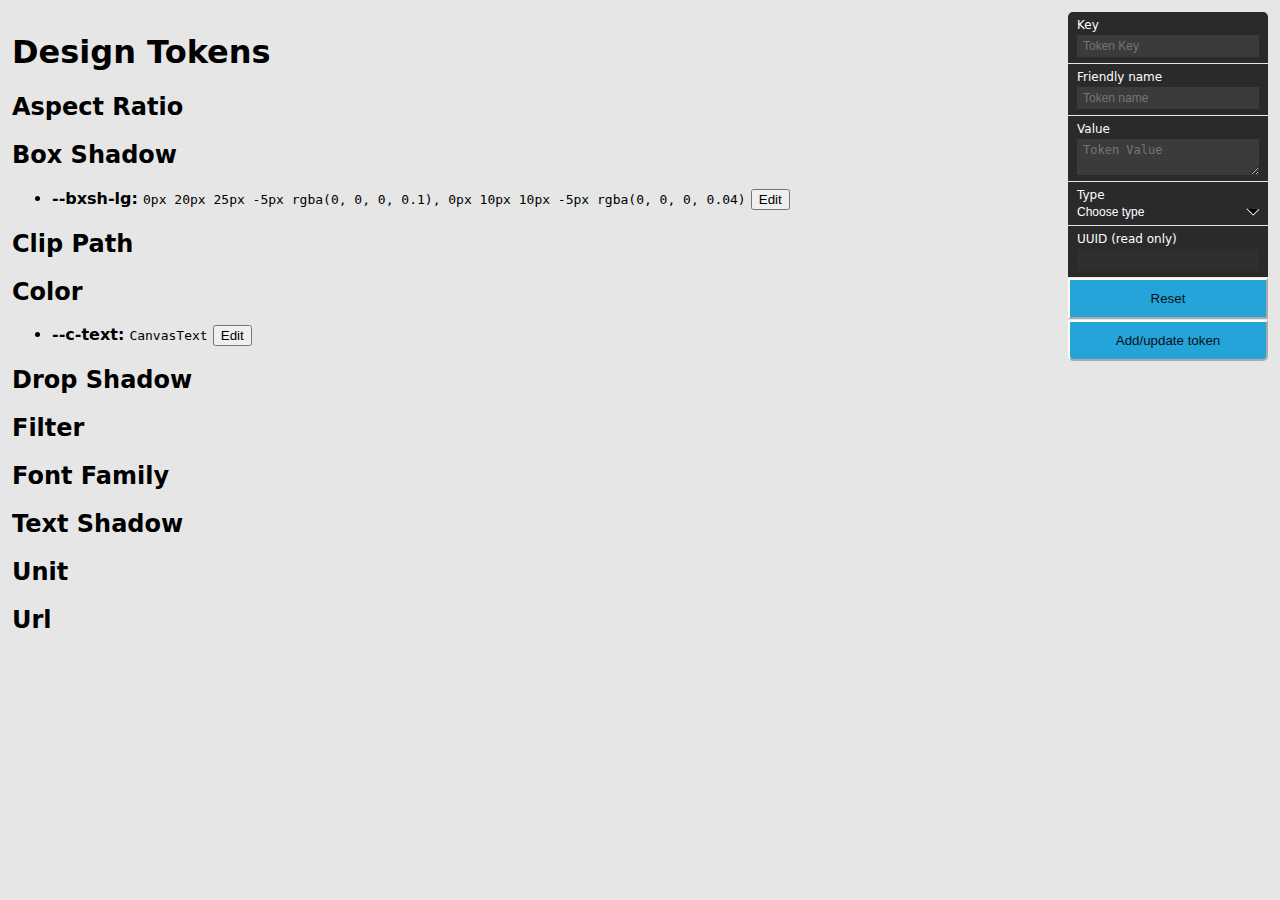
==== index.html @ 0da8c7ca "Tokens, initial" ====
<!DOCTYPE html>
<html lang="en-US" dir="ltr">
<head>
  <title>Tokens</title>
  <meta charset="UTF-8">
  <meta name="viewport" content="width=device-width, initial-scale=1, viewport-fit=cover">
  <link rel="stylesheet" href="app.css" />
</head>
<body>
  
  <!--https://developer.mozilla.org/en-US/docs/Web/CSS/Reference-->
  <!--https://utopia.fyi/
    
angle
  deg
  grad
  rad
  turn
  %

  basic-shape
    circle
    ellipse
    inset
    path
    polygon

blend-mode
color
counter
dimension = number + unit
frequency
gradient
ident = https://developer.mozilla.org/en-US/docs/Web/CSS/ident
image (url)
integer
length
number
percentage
  -->
<main>
  <div>
    <h1>Design Tokens</h1>
    <form id="tokenlist"></form>
  </div>
  <form id="app" class="app">
    <fieldset>
      <label>Key
        <input type="text" name="key" placeholder="Token Key" required>
      </label>
      <label>Friendly name
        <input type="text" name="name" placeholder="Token name" required>
      </label>
      <label>Value
        <textarea name="value" placeholder="Token Value" required></textarea>
      </label>
      <label>Type
        <select name="group" required>
          <option selected disabled>Choose type</option>
          <option value="aspectRatio">aspect-ratio</option>
          <option value="boxShadow">box-shadow</option>
          <option value="clipPath">clip-path</option>
          <option value="color">color/gradient</option>
          <option value="dropShadow">drop-shadow</option>
          <option value="filter">filter</option>
          <option value="fontFamily">font-family</option>
          <option value="textShadow">text-shadow</option>
          <option value="unit">dimension (value+unit)</option>
          <option value="url">url</option>
        </select>
      </label>
      <label>UUID (read only)
        <input type="text" disabled name="uuid" />
      </label>
      <button type="reset">Reset</button>
      <button type="submit">Add/update token</button>
    </fieldset>
  </form>

  </main>
<script>
  let tokens = {
    aspectRatio: [],
    boxShadow: [
      {
        id: 'f213d07c-3fff-4c08-8cad-35031d910dd3',
        key: '--bxsh-lg',
        name: 'Large',
        value: '0px 20px 25px -5px rgba(0, 0, 0, 0.1), 0px 10px 10px -5px rgba(0, 0, 0, 0.04)',
        deletable: false
      }
    ],
    clipPath: [],
    color: [
      {
        id: 'c33262cd-4911-4101-8652-097201723f8f',
        key: '--c-text',
        name: 'Body Text',
        value: 'CanvasText',
        deletable: false
      }
    ],
    dropShadow: [],
    filter: [],
    fontFamily: [],
    textShadow: [],
    unit: [],
    url: []

  }
  const camel2title = (camelCase) => camelCase
  .replace(/([A-Z])/g, (match) => ` ${match}`)
  .replace(/^./, (match) => match.toUpperCase())
  .trim();

  const uuidv4 = () => ([1e7]+-1e3+-4e3+-8e3+-1e11).replace(/[018]/g, c => (c ^ crypto.getRandomValues(new Uint8Array(1))[0] & 15 >> c / 4).toString(16))
  const findToken = (group, id) => tokens[group].find(entry => entry.id === id)
  const findTokenIndex = (group, id) => tokens[group].findIndex(entry => entry.id === id)

  function renderTokens() {
  tokenlist.innerHTML = Object.keys(tokens)
    .map(
      (group) => `<h2>${camel2title(group)}</h2><ul>
    ${Object.values(tokens[group])
      .map(
        (entry) => `<li><strong>${entry.key}:</strong> <code>${entry.value}</code>
      <button type="button" name="edit" data-group="${group}" data-uuid="${entry.id}">Edit</button>
      ${entry.deletable ? `<button type="button" name="delete" data-group="${group}" data-uuid="${entry.id}">Delete</button>`:''}
      </li>`
      ).join('')}
    </ul>`
    ).join('');
  }

  const localTokens = localStorage.getItem('tokens');
  if (localTokens) tokens = Object.assign(tokens, JSON.parse(localTokens));
  renderTokens()

  app.addEventListener('submit', (event) => {
    event.preventDefault()
    if (app.elements.uuid.value) {
      /* update */
      const obj = findToken(app.elements.group.value, app.elements.uuid.value)
      if (obj) {
        obj.key = app.elements.key.value
        obj.name = app.elements.name.value
        obj.value = app.elements.value.value
      }
    }
    else {
      /* add */
      tokens[app.elements.group.value].push(
      {
        deletable: true,
        id: uuidv4(),
        key: app.elements.key.value,
        name: app.elements.name.value,
        value: app.elements.value.value
      })
    }
   
    localStorage.setItem('tokens', JSON.stringify(tokens))
    renderTokens();
    app.reset();
  })

  tokenlist.addEventListener('click', event => {
    const node = event.target;
    if (node.tagName === 'BUTTON') {
      switch(node.name) {
        case 'edit': {
          const obj = findToken(node.dataset.group, node.dataset.uuid)
          if (obj) {
            app.elements.uuid.value = obj.id,
            app.elements.key.value = obj.key,
            app.elements.name.value = obj.name,
            app.elements.value.value = obj.value,
            app.elements.group.value = node.dataset.group
          }
        }
        break;
        case 'delete': {
          if (confirm('Delete token?')) {
            const index = findTokenIndex(node.dataset.group, node.dataset.uuid)
            delete tokens[node.dataset.group][index]
          }

          // localStorage.setItem('tokens', JSON.stringify(tokens))
          renderTokens();
          // app.reset();
        }
        break;
      }
    }
  })
</script>
</body>
</html>
---- app.css ----
/* UI Controls for my Codepen Apps */
:where(body) {
  --app-bg: color-mix(in srgb, Canvas 90%, black);
  --app-gap: .75em;
	--app-width: 200px;
	background-color: var(--app-bg);
  color: CanvasText;
  color-scheme: light dark;
  font-family: var(--app-ff, ui-sans-serif, system-ui, sans-serif);
  margin: var(--app-gap);
}
.app {
  --bgc: color-mix(in srgb, Canvas 90%, white);
  --bdrs: 5px;
  --c: CanvasText;
  --fsz: 12px;
  --gap: 1px;
  --gap-c: var(--app-bg);
  --pb: .5em;
  --pi: .75em;

  --color-accent: hsl(198, 71%, 50%);
  --color-border: GrayText;
  --label-gap: 1em;

  /* input range */
  --input-range-brgt-down: 80%;
  --input-range-brgt-hover: 120%;
  --input-range-thumb-bdrs: 50%;
  --input-range-thumb-bg: var(--color-accent);
  --input-range-thumb-bs: 1rem;
  --input-range-thumb-is: 1rem;
  --input-range-track-bs: 1px;
  --input-range-track-lower: var(--color-accent);
  --input-range-track-upper: var(--color-border);

  color-scheme: dark;
  display: grid;
  font-size: var(--fsz);
  font-weight: 300;
  inline-size: var(--app-width, max-content);
}
.app button {
  background: var(--color-accent);
  color: hsl(198, 71%, 5%);
  padding-block: 1.5ch;
}
div:has(details) { position: relative; }
fieldset {
  border-width: 0;
  /* border: 1px solid var(--gap-c); */
  border-radius: var(--bdrs);
  color: var(--c);
  display: grid;
  gap: var(--gap);
  margin: 0 0 .5em 0;
  padding: unset;
}
fieldset >* {
  background-color: var(--bgc);
  padding-block: var(--pb);
  padding-inline: var(--pi);
}
fieldset >*:first-child { border-radius: var(--bdrs) var(--bdrs) 0 0; }
fieldset >*:last-child { border-radius: 0 0 var(--bdrs) var(--bdrs); }
fieldset >*:only-child { border-radius: var(--bdrs); }

/* color */
input[type="color"] {
  background: none;
  border: 0;
  inline-size: 100%;
  padding: 0;
 }
input[type="color"]::-webkit-color-swatch-wrapper { padding: var(--pb) 0; }
input[type="color"]::-webkit-color-swatch {
  border-color: CanvasText;
  border-radius: 3px;
}
label { display: inline-grid; }
legend {
  background: color-mix(in srgb, Canvas 70%, HighLight);
  color: color-mix(in srgb, HighLightText 85%, black);
  border-bottom: 1px solid var(--gap-c);
  font-weight: 400;
  inline-size: calc(100% - (2 * var(--app-gap)));
  padding-block: calc(2 * var(--pb));
}
main {
	display: grid;
	gap: var(--app-gap);
}
radio-group {
  display: grid;
  gap: 3px;
  grid-template-columns: repeat(6, 1fr);
}
radio-group::before {
  content: attr(aria-label);
  grid-column: span 6;
}
radio-group input + span {
  aspect-ratio: 1;
  border: var(--gap) solid var(--gap-c);
  display: grid;
  place-content: center;
}
radio-group input:checked + span {
  background-color: #FFF;
  color: var(--bgc);
}
.app summary {
  align-items: center;
  display: flex;
  gap: var(--label-gap);
  justify-content: space-between;
  list-style-type: none;
}
.app summari > i { margin-inline-start: var(--label-gap); }
.app summary::-webkit-details-marker { display: none; }
.app summary +* { max-inline-size: min-content; }

.app [type="number"] {
  background: transparent;
  inline-size: 3.5em;
}
.app :is([type="number"], [type="text"], select, textarea) {
  -webkit-appearance: none;
  appearance: none;
  border: none;
  color: inherit;
  font-size: inherit;
  
}
[type="text"], textarea {
  margin-block-start: .25em;
  padding: .33em .5em;
}
.app :is([disabled], [readonly]) {
  color: darkgray;
}
.app select {
  background: transparent url("data:image/svg+xml;utf8,<svg xmlns='http://www.w3.org/2000/svg' viewBox='0 0 24 24' stroke-width='1' stroke='white' stroke-linecap='round' stroke-linejoin='round'><polyline points='6 9 12 15 18 9' /></svg>");
  background-repeat: no-repeat;
  background-position: 104% 50%;
  background-size: 2em;
  padding-inline-end: 1em;
}
.app textarea {
  resize: vertical;
}

@media (min-width: 800px) {
	.app { place-self: start end; }
	main {
		grid-auto-columns: 1fr var(--app-width);
		grid-auto-flow: column;
	}
}

/* ======= MODIFIERS ====== */
.app:not(.horizontal) details { padding-block: calc(1.5 * var(--pb)); }
.app:not(.horizontal) select { margin-block-start: calc(var(--pb) / 2); }

@media (min-width: 600px) {
  .horizontal fieldset { 
    grid-auto-flow: column;
    grid-auto-columns: max-content;
    place-content: center;
  }
  .horizontal fieldset >*:first-child { border-radius: var(--bdrs) 0 0 var(--bdrs); }
  .horizontal fieldset >*:last-child { border-radius: 0 var(--bdrs) var(--bdrs) 0; }
  .horizontal-labels div:has(details) {
    display: grid;
    place-content: center;
  }
  .horizontal-labels label {
    align-items: center;
    display: flex;
    gap: var(--label-gap);
  }
  .horizontal summary +* {
    background-color: var(--bgc);
    border-block-start: 1px solid var(--gap-c);
    border-radius: 0 0 var(--bdrs) var(--bdrs); 
    color: var(--c);
    block-size: 10em;
    inline-size: min-content;
    inset-block: 100%;
    inset-inline-start: 0;
    padding: var(--pi);
    position: absolute;
    z-index: 100;
  }
  .horizontal:not(.horizontal-labels) details { padding-block-start: .15em;}
  .horizontal-labels label :is(span, strong)::after { content: ":" }
}

[data-sr] { 
  clip: rect(0 0 0 0);
  clip-path: inset(50%);
  height: 1px;
  left: 0;
  overflow: hidden;
  position: absolute;
  white-space: nowrap;
  width: 1px;
}

/* ======= INPUT RANGE ====== */
:where(input[type="range"]) {
  --_bxsh: var(--input-range-thumb-bxsh, calc(-100vmax - var(--input-range-thumb-is)) 0 0 100vmax var(--input-range-track-lower));
  --_bxsh--focus: inset 0 0 0 3px hsla(200, 0%, 100%, 0.5);
  appearance: none;
  background: #fff0;
  margin-inline: 0;
  overscroll-behavior: contain;
  overflow: hidden;
  touch-action: manipulation;
}
:where(input[type="range"]:active) { cursor: ew-resize; }
/* === WebKit specific styles === */
:where(input[type="range"])::-webkit-slider-runnable-track,
:where(input[type="range"])::-webkit-slider-thumb {
  -webkit-appearance: none;
  appearance: none;
  block-size: var(--input-range-thumb-bs);
  position: relative;
  transition: all ease 100ms;
}
:where(input[type="range"])::-webkit-slider-thumb {
  --_clip-top: calc( ((var(--input-range-thumb-is) - var(--input-range-track-bs) - 1px) / 2));
  --_clip-bottom: calc(var(--input-range-thumb-is) - var(--_clip-top));
  --_clip-radius: calc(var(--input-range-thumb-bdrs) / 10);

  background: var(--input-range-thumb-bg);
  block-size: var(--input-range-thumb-bs);
  border: var(--input-range-thumb-bd, none);
  border-radius: var(--input-range-thumb-bdrs);
  box-shadow: var(--_bxsh);
  clip-path: var(--input-range-thumb-clp, polygon(
    100% 0%,
    var(--_clip-radius) 0%,
    0% var(--_clip-top),
    -100vmax var(--_clip-top),
    -100vmax var(--_clip-bottom),
    0% var(--_clip-bottom),
    var(--_clip-radius) 100%,
    100% 100%
  ));
  filter: brightness(100%);
  inline-size: var(--input-range-thumb-is);
  pointer-events: var(--input-range-thumb-pe, auto);
}
:where(input[type="range"]:dir(rtl))::-webkit-slider-thumb { --input-thumb-bxsh: none; }
:where(input[type="range"])::-webkit-slider-runnable-track {
  background: var(--input-range-track-bg, linear-gradient(var(--input-range-track-upper) 0 0, var(--input-range-track-upper) 0 0) scroll no-repeat center / 100% calc(var(--input-range-track-bs) + 1px));
  background-position: var(--input-range-track-bgp, 50%);
  background-repeat: var(--input-range-track-bgr, no-repeat);
  background-size: var(--input-range-track-bgsz, 100% calc(var(--input-range-track-bs) + 1px));
  border-radius: var(--input-range-track-bdrs, 0);
}
:where(input[type="range"]:active)::-webkit-slider-thumb {
  cursor: ew-resize;
  filter: brightness(var(--input-range-brgt-down));
}
:where(input[type="range"]:disabled)::-webkit-slider-thumb { cursor: not-allowed; }
:where(input[type="range"]:hover)::-webkit-slider-thumb {
  cursor: ew-resize;
  filter: brightness(var(--input-range-brgt-hover));
}
/* === Firefox specific styles === */
:where(input[type="range"])::-moz-range-progress {
  appearance: none;
  background: var(--input-range-progress-bg, var(--input-range-track-lower));
  block-size: var(--input-range-track-bs);
  transition-delay: 30ms;
}
:where(input[type="range"])::-moz-range-thumb {
  background: var(--input-range-thumb-bg);
  block-size: var(--input-range-thumb-bs);
  border-radius: var(--input-range-thumb-bdrs);
  border: var(--input-range-thumb-bd, 0);
  cursor: grab;
  inline-size: var(--input-range-thumb-is);
  pointer-events: auto;
}
:where(input[type="range"])::-moz-range-track {
  block-size: var(--input-range-track-bs);
  background: var(--input-range-track-bg, linear-gradient(var(--input-range-track-upper) 0 0, var(--input-range-track-upper) 0 0) scroll no-repeat center / 100% calc(var(--input-range-track-bs) + 1px));
  background-position: var(--input-range-track-bgp, 50%);
  background-repeat: var(--input-range-track-bgr, no-repeat);
  background-size: var(--input-range-track-bgsz, 100% calc(var(--input-range-track-bs) + 1px));
  border-radius: var(--input-range-track-bdrs, 0);
  inline-size: 100%;
}
:where(input[type="range"]:active)::-moz-range-thumb { cursor: ew-resize; }
:where(input[type="range"]:active)::-moz-range-thumb,
:where(input[type="range"]:active)::-moz-range-progress {
  filter: brightness(var(--input-range-brgt-down));
}
:where(input[type="range"]:disabled)::-moz-range-thumb { cursor: not-allowed; }
:where(input[type="range"]:hover)::-moz-range-thumb,
:where(input[type="range"]:hover)::-moz-range-progress {
  filter: brightness(var(--input-range-brgt-hover));
}
/* === Right-to-left === */
:where([dir="rtl"] input[type="range"])  {
  --_bxsh: var(--input-range-thumb-bxsh, calc(100vmax + var(--input-range-thumb-is)) 0 0 100vmax var(--input-range-track-lower));
}
:where([dir="rtl"] input[type="range"])::-webkit-slider-thumb {
  --input-range-thumb-clp: polygon(
    0% 0%,
    calc(var(--input-range-thumb-is) - var(--_clip-radius)) 0%,
    var(--input-range-thumb-is) var(--_clip-top),
    100vmax var(--_clip-top),
    100vmax var(--_clip-bottom),
    var(--input-range-thumb-is) var(--_clip-bottom),
    calc(var(--input-range-thumb-is) - var(--_clip-radius)) var(--input-range-thumb-is),
    0% var(--input-range-thumb-is)
  );
}
/* === Focus === */
:where(input[type="range"]):focus-visible {
  --outline-color: var(--color-border);
  --outline-style: dotted;
  --outline-offset: 2px;
  --outline-width: 1px;
}
:where(input[type="range"]):focus-visible::-webkit-slider-thumb {
  box-shadow: var(--_bxsh), var(--_bxsh--focus);
}

/* ====== CSS ICONS ====== */
[data-css-icon] {
  --cssico-hover-bgc: transparent;
  --cssico-hover-c: currentcolor;

  --cssico-animdur: .3s;
  --cssico-animtf: ease-in;
  --cssico-bdw: 1px;
  --cssico-bs: 1em; /* block-size is OUTER wrapper width */
  --cssico-c: currentcolor;
  --cssico-is: .75em;	/* inner-size is for INNER icon width (*2) */

  align-items: center;
  background-color: var(--cssico-bgc, transparent);
  block-size: var(--cssico-bs);
  border-radius: var(--cssico-bdrs, 50%);
  box-sizing: content-box;
  display: inline-flex;
  inline-size: var(--cssico-bs);
  justify-content: center;
  position: relative;
  transition:
    var(--cssico-trsp, background-color)
    var(--cssico-animdur)
    var(--cssico-animtf);
}
[data-css-icon]::after,
[data-css-icon]::before {
  background-color: var(--_bgc, transparent);
  block-size: var(--_bs, var(--cssico-is));
  border-color: var(--_bdc, transparent);
  border-radius: 0;
  border-style: solid;
  border-width: var(--_bdw, 0);
  box-sizing: border-box;
  clip-path: var(--_clp, none);
  content: "";
  display: inline-block;
  inline-size: var(--_is, var(--cssico-is));
  position: var(--_pos, relative);
  transform: var(--_trf, none);
  transform-origin: var(--_trfo, 50% 50%);
  transition: all 
    var(--cssico-animdur)
    var(--cssico-animtf);
}
[data-css-icon]::before { content: var(--_cnt); }

/* CHEVRONS / TRIANGLES */
[data-css-icon*="chv-"]::after,
[data-css-icon*="check"]::after {
  --_bdc: var(--cssico-c);
  --_bdw: 0 var(--cssico-bdw) var(--cssico-bdw) 0;
  --_tra: calc(0px - (var(--cssico-is) / 6));
  --_trf: rotate(45deg) translate(var(--_tra), var(--_tra));
}

[data-css-icon*="tri-"]::after {
  --_bgc: var(--cssico-c);
  --_clp: polygon(10% 20%, 50% 90%, 90% 20%);
}
[data-css-icon*="-left"] { transform: rotate(90deg); }
[data-css-icon*="-right"] { transform: rotate(-90deg); }
[data-css-icon*="-up"] { transform: rotate(180deg); }

/* LINES: MINUS, PLUS, EQUALS */
[data-css-icon*="equals"]::after,
[data-css-icon*="equals"]::before,
[data-css-icon*="cross"]::after,
[data-css-icon*="cross"]::before,
[data-css-icon*="minus"]::after,
[data-css-icon*="plus"]::after,
[data-css-icon*="plus"]::before {
  /* `inline-size` need to be the diagonal of the down-arrow side-length (width): sqrt(2) * width. */
  --_bgc: var(--cssico-c);
  --_bs: var(--cssico-bdw);
  --_cnt: '';
  --_is: calc(var(--cssico-is) * 1.4142135623730950488016887242097);
  --_pos: absolute;
}
[data-css-icon*="cross"]::after { --_trf: rotate(45deg); }
[data-css-icon*="cross"]::before { --_trf: rotate(135deg); }
[data-css-icon*="cross-turn"]::after { --_trf: rotate(0deg); }
[data-css-icon*="cross-turn"]::before,
[data-css-icon*="plus"]::before { --_trf: rotate(90deg); }
[data-css-icon*="equals"] { --dist: calc(var(--cssico-is) / 4); }
[data-css-icon*="equals"]::after { --_trf: translateY(var(--dist)); }
[data-css-icon*="equals"]::before { --_trf: translateY(calc(0px - var(--dist))); }

[data-css-icon*="check"]::after {
  --_bs: calc(var(--cssico-is) * 1.15);
  --_is: calc(var(--cssico-is) / 1.65);
}

/* MODIFIERS */
[data-css-icon*="outline"] {
  border: var(--cssico-bdw) solid var(--cssico-c);
  box-sizing: border-box;
}
[data-css-icon*="fill"] {
  --cssico-bgc: var(--color-gray-2);
  --c: var(--color-gray-9);
}
[data-css-icon*="square"] {
  --cssico-bdrs: 5px;
}

/* STATES: details[open] */
[open] > summary > [data-css-icon*="chv-down"]::after { --_tra: calc(var(--cssico-is) / 6); --_trf: rotate(45deg) translate(var(--_tra), var(--_tra)) scale(-1);}
[open] > summary > [data-css-icon*="chv-right"]::after { --_trf: rotate(135deg) translate(var(--_tra), var(--_tra)); }
[open] > summary > [data-css-icon*="cross-turn"]::after { --_trf: rotate(45deg); }
[open] > summary > [data-css-icon*="cross-turn"]::before { --_trf: rotate(135deg); }
[open] > summary > [data-css-icon*="equals"]::after  { --_trf: rotate(-45deg); }
[open] > summary > [data-css-icon*="equals"]::before { --_trf: rotate(45deg); }
[open] > summary > [data-css-icon*="plus"]::after { --_trf: rotate(180deg); }
[open] > summary > [data-css-icon*="plus"]::before { --_trf: rotate(-0deg); }
[open] > summary > [data-css-icon*="tri-down"]::after { --_trf: scale(-1); }
[open] > summary > [data-css-icon*="tri-right"]::after { --_trf: rotate(90deg); }

@media (hover: hover) {
  [data-css-icon]:not([data-css-icon*="outline"]):hover {
    --cssico-bgc: var(--cssico-hover-bgc);
    --cssico-c: var(--cssico-hover-c);
  }
}
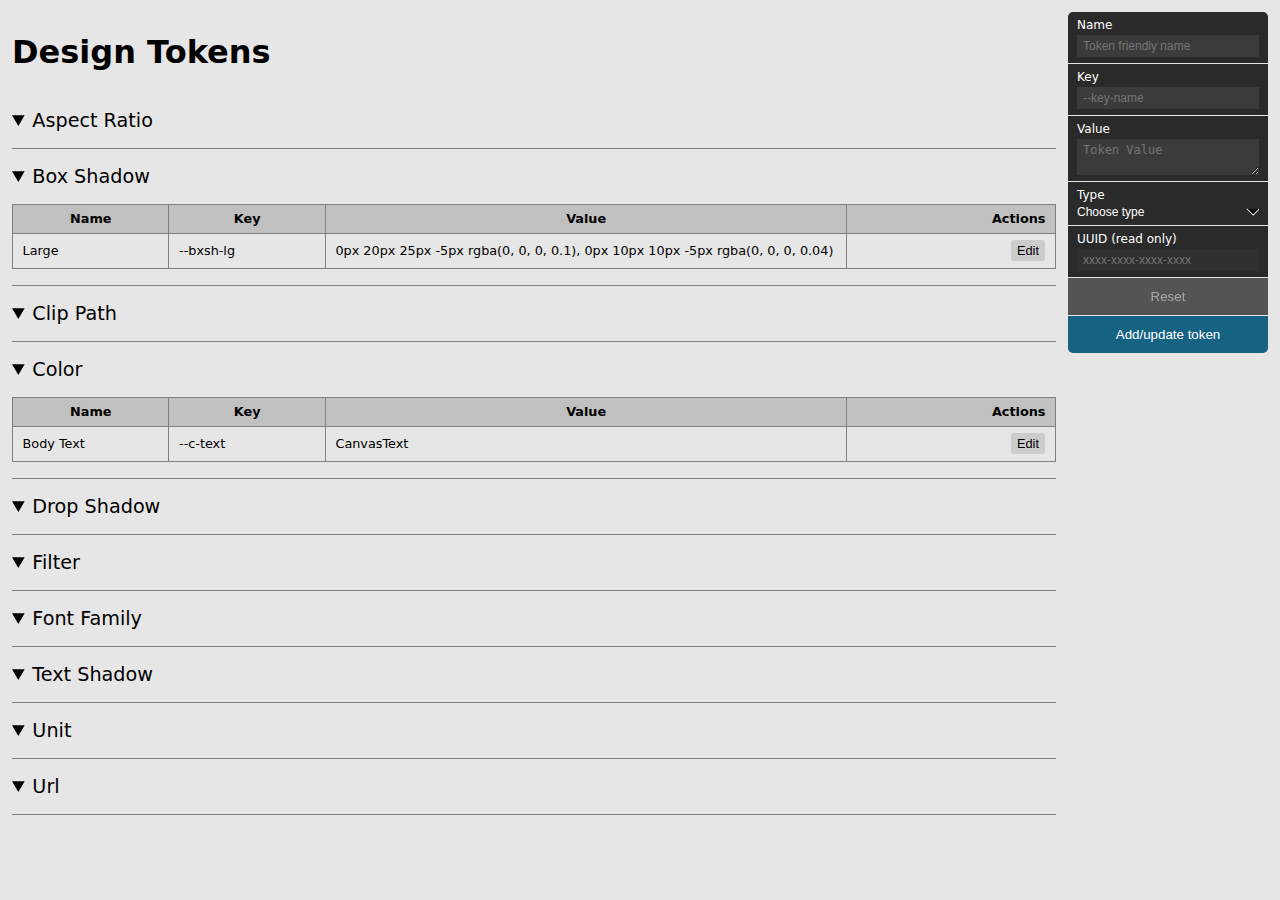
==== commit 5af08526: "Tokens, style update" ====
--- a/index.html
+++ b/index.html
@@ -5,6 +5,36 @@
   <meta charset="UTF-8">
   <meta name="viewport" content="width=device-width, initial-scale=1, viewport-fit=cover">
   <link rel="stylesheet" href="app.css" />
+  <style>
+    .togglelist details {
+      border-block-end: 1px solid GrayText;
+      padding-block: 1em;
+    }
+    .togglelist summary {
+      font-size: 1.2em;
+      font-weight: 500;
+    }
+    .togglelist table {
+      border-collapse: collapse;
+      margin-block-start: 1em;
+      inline-size: 100%;
+    }
+    .togglelist :is(td,th) {
+      border: 1px solid GrayText;
+      font-size: 0.8em;
+      padding: .5em .75em;
+    }
+    .togglelist th {
+      background: color-mix(in srgb, GrayText 50%, white);
+    }
+    .togglelist :is(td,th):nth-of-type(1) { inline-size: 15%; }
+    .togglelist :is(td,th):nth-of-type(2) { inline-size: 15%; }
+    .togglelist :is(td,th):nth-of-type(3) { inline-size: 50%; }
+    .togglelist :is(td,th):nth-of-type(4) { inline-size: 20%; text-align: end; }
+    .togglelist table button { border: 0; border-radius: .25em; font-size: inherit; padding: .25em .5em; }
+    .togglelist table button[name="delete"] { background-color: ActiveText; color: white }
+    .togglelist table button[name="edit"] { background-color: color-mix(in srgb, GrayText 40%, white); }
+  </style>
 </head>
 <body>
   
@@ -41,16 +71,17 @@
 <main>
   <div>
     <h1>Design Tokens</h1>
-    <form id="tokenlist"></form>
+    <form id="tokenlist" class="togglelist"></form>
   </div>
   <form id="app" class="app">
     <fieldset>
+      <label>Name
+        <input type="text" name="name" placeholder="Token friendly name" required>
+      </label>
       <label>Key
-        <input type="text" name="key" placeholder="Token Key" required>
-      </label>
-      <label>Friendly name
-        <input type="text" name="name" placeholder="Token name" required>
-      </label>
+        <input type="text" name="key" placeholder="--key-name" required>
+      </label>
+      
       <label>Value
         <textarea name="value" placeholder="Token Value" required></textarea>
       </label>
@@ -70,7 +101,7 @@
         </select>
       </label>
       <label>UUID (read only)
-        <input type="text" disabled name="uuid" />
+        <input type="text" disabled name="uuid" placeholder="xxxx-xxxx-xxxx-xxxx" />
       </label>
       <button type="reset">Reset</button>
       <button type="submit">Add/update token</button>
@@ -120,17 +151,31 @@
   function renderTokens() {
   tokenlist.innerHTML = Object.keys(tokens)
     .map(
-      (group) => `<h2>${camel2title(group)}</h2><ul>
+      (group) => `<details open><summary>${camel2title(group)}</summary>${
+        tokens[group].length
+          ? `<table><thead><tr><th>Name</th><th>Key</th><th>Value</th><th>Actions</th></tr></thead>`
+          : ''
+      }
     ${Object.values(tokens[group])
       .map(
-        (entry) => `<li><strong>${entry.key}:</strong> <code>${entry.value}</code>
-      <button type="button" name="edit" data-group="${group}" data-uuid="${entry.id}">Edit</button>
-      ${entry.deletable ? `<button type="button" name="delete" data-group="${group}" data-uuid="${entry.id}">Delete</button>`:''}
-      </li>`
-      ).join('')}
-    </ul>`
-    ).join('');
-  }
+        (entry) => `<tr><td>${entry.name}</td><td>${entry.key}</td><td>${
+          entry.value
+        }</td>
+      <td><button type="button" name="edit" data-group="${group}" data-uuid="${
+          entry.id
+        }">Edit</button>
+      ${
+        entry.deletable
+          ? `<button type="button" name="delete" data-group="${group}" data-uuid="${entry.id}">Delete</button>`
+          : ''
+      }
+      </td></tr>`
+      )
+      .join('')}
+      ${tokens[group].length ? `</table>` : ''}</details>`
+    )
+    .join('');
+}
 
   const localTokens = localStorage.getItem('tokens');
   if (localTokens) tokens = Object.assign(tokens, JSON.parse(localTokens));
--- a/app.css
+++ b/app.css
@@ -41,9 +41,14 @@
   inline-size: var(--app-width, max-content);
 }
 .app button {
-  background: var(--color-accent);
-  color: hsl(198, 71%, 5%);
+  background: color-mix(in srgb, var(--color-accent) 60%, black);
+  border: none;
+  /* color: hsl(198, 71%, 5%); */
   padding-block: 1.5ch;
+}
+.app button[type="reset"] {
+  color: darkgrey;
+  filter: grayscale(100);
 }
 div:has(details) { position: relative; }
 fieldset {
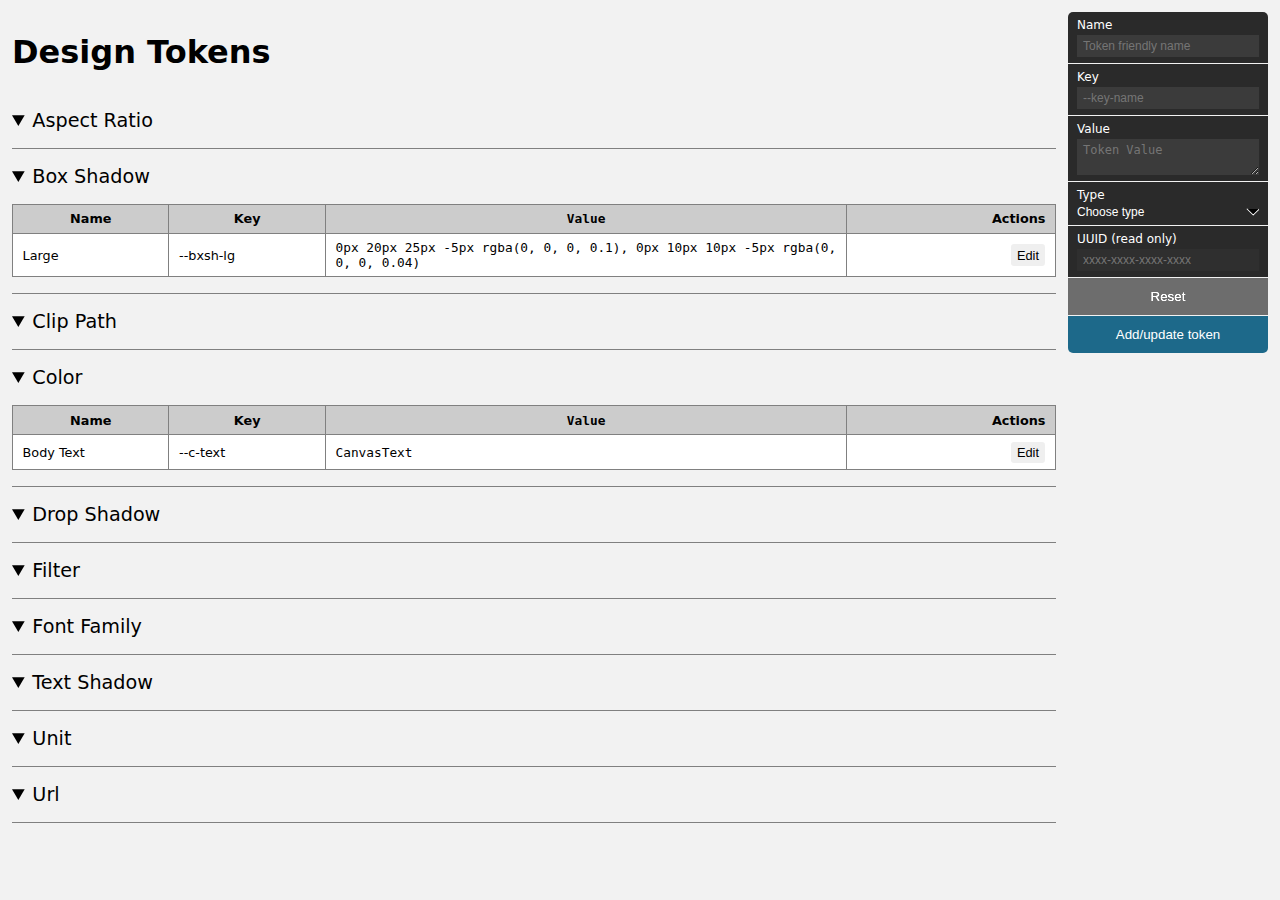
==== commit 8e0bcf7b: "Moved togglelist styles" ====
--- a/index.html
+++ b/index.html
@@ -5,36 +5,6 @@
   <meta charset="UTF-8">
   <meta name="viewport" content="width=device-width, initial-scale=1, viewport-fit=cover">
   <link rel="stylesheet" href="app.css" />
-  <style>
-    .togglelist details {
-      border-block-end: 1px solid GrayText;
-      padding-block: 1em;
-    }
-    .togglelist summary {
-      font-size: 1.2em;
-      font-weight: 500;
-    }
-    .togglelist table {
-      border-collapse: collapse;
-      margin-block-start: 1em;
-      inline-size: 100%;
-    }
-    .togglelist :is(td,th) {
-      border: 1px solid GrayText;
-      font-size: 0.8em;
-      padding: .5em .75em;
-    }
-    .togglelist th {
-      background: color-mix(in srgb, GrayText 50%, white);
-    }
-    .togglelist :is(td,th):nth-of-type(1) { inline-size: 15%; }
-    .togglelist :is(td,th):nth-of-type(2) { inline-size: 15%; }
-    .togglelist :is(td,th):nth-of-type(3) { inline-size: 50%; }
-    .togglelist :is(td,th):nth-of-type(4) { inline-size: 20%; text-align: end; }
-    .togglelist table button { border: 0; border-radius: .25em; font-size: inherit; padding: .25em .5em; }
-    .togglelist table button[name="delete"] { background-color: ActiveText; color: white }
-    .togglelist table button[name="edit"] { background-color: color-mix(in srgb, GrayText 40%, white); }
-  </style>
 </head>
 <body>
   
--- a/app.css
+++ b/app.css
@@ -1,6 +1,6 @@
 /* UI Controls for my Codepen Apps */
 :where(body) {
-  --app-bg: color-mix(in srgb, Canvas 90%, black);
+  --app-bg: color-mix(in srgb, Canvas 95%, black);
   --app-gap: .75em;
 	--app-width: 200px;
 	background-color: var(--app-bg);
@@ -41,14 +41,12 @@
   inline-size: var(--app-width, max-content);
 }
 .app button {
-  background: color-mix(in srgb, var(--color-accent) 60%, black);
+  background: color-mix(in srgb, var(--color-accent) 60%, Canvas);
   border: none;
-  /* color: hsl(198, 71%, 5%); */
   padding-block: 1.5ch;
 }
 .app button[type="reset"] {
-  color: darkgrey;
-  filter: grayscale(100);
+  filter: grayscale(100) brightness(1.2);
 }
 div:has(details) { position: relative; }
 fieldset {
@@ -201,6 +199,35 @@
   .horizontal-labels label :is(span, strong)::after { content: ":" }
 }
 
+.togglelist details {
+  border-block-end: 1px solid GrayText;
+  padding-block: 1em;
+}
+.togglelist summary {
+  font-size: 1.2em;
+  font-weight: 500;
+}
+.togglelist table {
+  border-collapse: collapse;
+  margin-block-start: 1em;
+  inline-size: 100%;
+}
+.togglelist :is(td,th) {
+  background-color: Field;
+  border: 1px solid GrayText;
+  font-size: 0.8em;
+  padding: .5em .75em;
+}
+
+/* ======= TOGGLE LIST ====== */
+.togglelist th { background: color-mix(in srgb, ButtonBorder 20%, Canvas); }
+.togglelist :is(td,th):nth-of-type(1) { inline-size: 15%; }
+.togglelist :is(td,th):nth-of-type(2) { inline-size: 15%; }
+.togglelist :is(td,th):nth-of-type(3) { font-family: ui-monospace, monospace; inline-size: 50%; }
+.togglelist :is(td,th):nth-of-type(4) { inline-size: 20%; text-align: end; }
+.togglelist table button { border: 0; border-radius: .25em; font-size: inherit; padding: .25em .5em; }
+.togglelist table button[name="delete"] { background-color: ActiveText; color: white }
+
 [data-sr] { 
   clip: rect(0 0 0 0);
   clip-path: inset(50%);
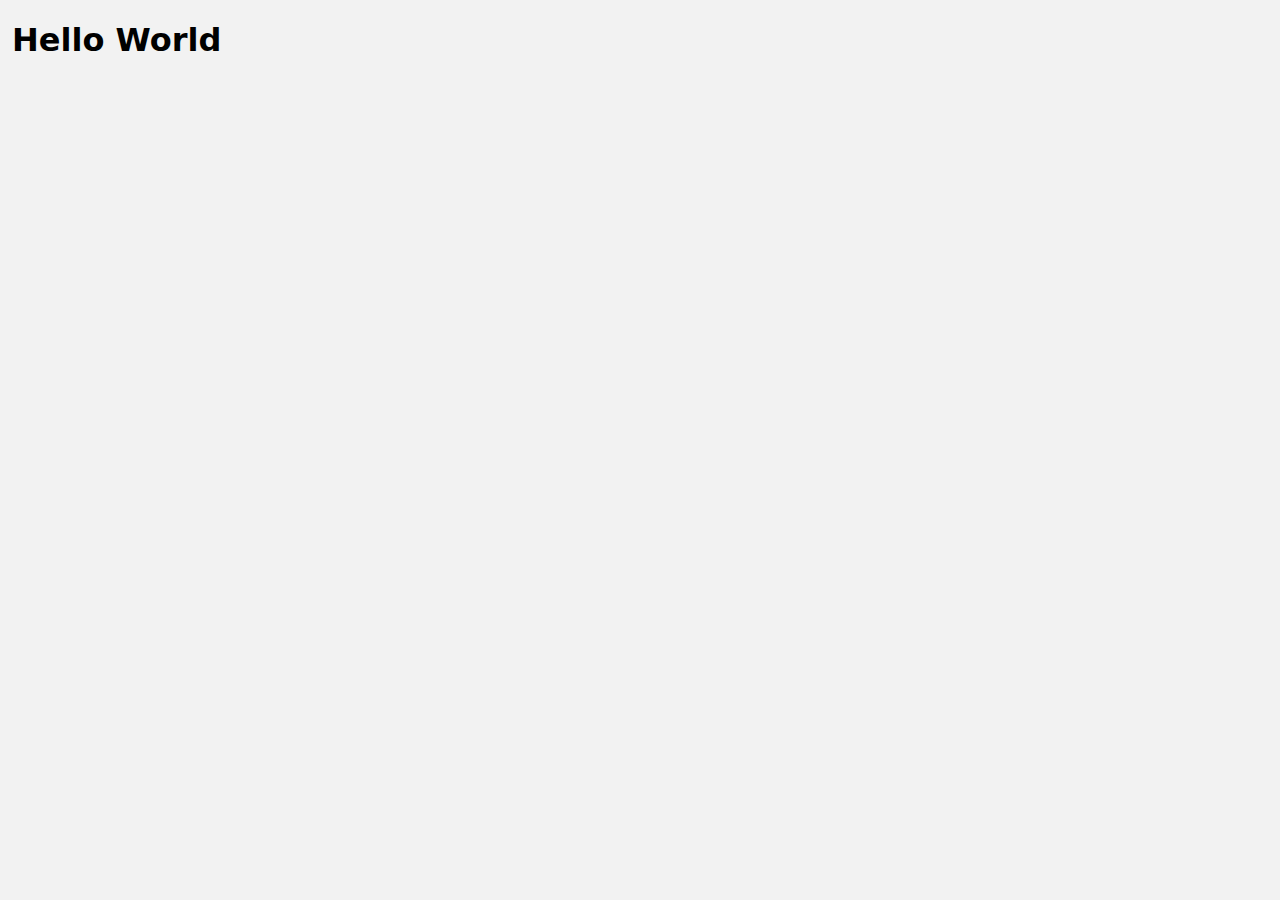
==== commit 0b6846dd: "Added properties and syntaxes" ====
--- a/index.html
+++ b/index.html
@@ -1,213 +1,12 @@
 <!DOCTYPE html>
 <html lang="en-US" dir="ltr">
 <head>
-  <title>Tokens</title>
+  <title>Micro</title>
   <meta charset="UTF-8">
   <meta name="viewport" content="width=device-width, initial-scale=1, viewport-fit=cover">
   <link rel="stylesheet" href="app.css" />
 </head>
 <body>
-  
-  <!--https://developer.mozilla.org/en-US/docs/Web/CSS/Reference-->
-  <!--https://utopia.fyi/
-    
-angle
-  deg
-  grad
-  rad
-  turn
-  %
-
-  basic-shape
-    circle
-    ellipse
-    inset
-    path
-    polygon
-
-blend-mode
-color
-counter
-dimension = number + unit
-frequency
-gradient
-ident = https://developer.mozilla.org/en-US/docs/Web/CSS/ident
-image (url)
-integer
-length
-number
-percentage
-  -->
-<main>
-  <div>
-    <h1>Design Tokens</h1>
-    <form id="tokenlist" class="togglelist"></form>
-  </div>
-  <form id="app" class="app">
-    <fieldset>
-      <label>Name
-        <input type="text" name="name" placeholder="Token friendly name" required>
-      </label>
-      <label>Key
-        <input type="text" name="key" placeholder="--key-name" required>
-      </label>
-      
-      <label>Value
-        <textarea name="value" placeholder="Token Value" required></textarea>
-      </label>
-      <label>Type
-        <select name="group" required>
-          <option selected disabled>Choose type</option>
-          <option value="aspectRatio">aspect-ratio</option>
-          <option value="boxShadow">box-shadow</option>
-          <option value="clipPath">clip-path</option>
-          <option value="color">color/gradient</option>
-          <option value="dropShadow">drop-shadow</option>
-          <option value="filter">filter</option>
-          <option value="fontFamily">font-family</option>
-          <option value="textShadow">text-shadow</option>
-          <option value="unit">dimension (value+unit)</option>
-          <option value="url">url</option>
-        </select>
-      </label>
-      <label>UUID (read only)
-        <input type="text" disabled name="uuid" placeholder="xxxx-xxxx-xxxx-xxxx" />
-      </label>
-      <button type="reset">Reset</button>
-      <button type="submit">Add/update token</button>
-    </fieldset>
-  </form>
-
-  </main>
-<script>
-  let tokens = {
-    aspectRatio: [],
-    boxShadow: [
-      {
-        id: 'f213d07c-3fff-4c08-8cad-35031d910dd3',
-        key: '--bxsh-lg',
-        name: 'Large',
-        value: '0px 20px 25px -5px rgba(0, 0, 0, 0.1), 0px 10px 10px -5px rgba(0, 0, 0, 0.04)',
-        deletable: false
-      }
-    ],
-    clipPath: [],
-    color: [
-      {
-        id: 'c33262cd-4911-4101-8652-097201723f8f',
-        key: '--c-text',
-        name: 'Body Text',
-        value: 'CanvasText',
-        deletable: false
-      }
-    ],
-    dropShadow: [],
-    filter: [],
-    fontFamily: [],
-    textShadow: [],
-    unit: [],
-    url: []
-
-  }
-  const camel2title = (camelCase) => camelCase
-  .replace(/([A-Z])/g, (match) => ` ${match}`)
-  .replace(/^./, (match) => match.toUpperCase())
-  .trim();
-
-  const uuidv4 = () => ([1e7]+-1e3+-4e3+-8e3+-1e11).replace(/[018]/g, c => (c ^ crypto.getRandomValues(new Uint8Array(1))[0] & 15 >> c / 4).toString(16))
-  const findToken = (group, id) => tokens[group].find(entry => entry.id === id)
-  const findTokenIndex = (group, id) => tokens[group].findIndex(entry => entry.id === id)
-
-  function renderTokens() {
-  tokenlist.innerHTML = Object.keys(tokens)
-    .map(
-      (group) => `<details open><summary>${camel2title(group)}</summary>${
-        tokens[group].length
-          ? `<table><thead><tr><th>Name</th><th>Key</th><th>Value</th><th>Actions</th></tr></thead>`
-          : ''
-      }
-    ${Object.values(tokens[group])
-      .map(
-        (entry) => `<tr><td>${entry.name}</td><td>${entry.key}</td><td>${
-          entry.value
-        }</td>
-      <td><button type="button" name="edit" data-group="${group}" data-uuid="${
-          entry.id
-        }">Edit</button>
-      ${
-        entry.deletable
-          ? `<button type="button" name="delete" data-group="${group}" data-uuid="${entry.id}">Delete</button>`
-          : ''
-      }
-      </td></tr>`
-      )
-      .join('')}
-      ${tokens[group].length ? `</table>` : ''}</details>`
-    )
-    .join('');
-}
-
-  const localTokens = localStorage.getItem('tokens');
-  if (localTokens) tokens = Object.assign(tokens, JSON.parse(localTokens));
-  renderTokens()
-
-  app.addEventListener('submit', (event) => {
-    event.preventDefault()
-    if (app.elements.uuid.value) {
-      /* update */
-      const obj = findToken(app.elements.group.value, app.elements.uuid.value)
-      if (obj) {
-        obj.key = app.elements.key.value
-        obj.name = app.elements.name.value
-        obj.value = app.elements.value.value
-      }
-    }
-    else {
-      /* add */
-      tokens[app.elements.group.value].push(
-      {
-        deletable: true,
-        id: uuidv4(),
-        key: app.elements.key.value,
-        name: app.elements.name.value,
-        value: app.elements.value.value
-      })
-    }
-   
-    localStorage.setItem('tokens', JSON.stringify(tokens))
-    renderTokens();
-    app.reset();
-  })
-
-  tokenlist.addEventListener('click', event => {
-    const node = event.target;
-    if (node.tagName === 'BUTTON') {
-      switch(node.name) {
-        case 'edit': {
-          const obj = findToken(node.dataset.group, node.dataset.uuid)
-          if (obj) {
-            app.elements.uuid.value = obj.id,
-            app.elements.key.value = obj.key,
-            app.elements.name.value = obj.name,
-            app.elements.value.value = obj.value,
-            app.elements.group.value = node.dataset.group
-          }
-        }
-        break;
-        case 'delete': {
-          if (confirm('Delete token?')) {
-            const index = findTokenIndex(node.dataset.group, node.dataset.uuid)
-            delete tokens[node.dataset.group][index]
-          }
-
-          // localStorage.setItem('tokens', JSON.stringify(tokens))
-          renderTokens();
-          // app.reset();
-        }
-        break;
-      }
-    }
-  })
-</script>
+  <h1>Hello World</h1>
 </body>
 </html>--- a/app.css
+++ b/app.css
@@ -1,26 +1,31 @@
 /* UI Controls for my Codepen Apps */
 :where(body) {
-  --app-bg: color-mix(in srgb, Canvas 95%, black);
+  --app-body-bg: Canvas;
+  --app-border-c: GrayText;
+  --app-c: CanvasText;
+  --app-field-bg: Field;
   --app-gap: .75em;
+  --app-input-bdrs: 2px;
+  --app-select-bg: url("data:image/svg+xml;utf8,<svg xmlns='http://www.w3.org/2000/svg' viewBox='0 0 24 24' stroke-width='1' fill='none' stroke='CanvasText' stroke-linecap='round' stroke-linejoin='round'><polyline points='6 9 12 15 18 9' /></svg>");
 	--app-width: 200px;
-	background-color: var(--app-bg);
-  color: CanvasText;
+
+	background-color: var(--app-body-bg);
+  color: var(--app-c);
   color-scheme: light dark;
   font-family: var(--app-ff, ui-sans-serif, system-ui, sans-serif);
   margin: var(--app-gap);
 }
 .app {
-  --bgc: color-mix(in srgb, Canvas 90%, white);
+  --app-bg: color-mix(in srgb, Canvas 90%, white);
   --bdrs: 5px;
-  --c: CanvasText;
   --fsz: 12px;
   --gap: 1px;
-  --gap-c: var(--app-bg);
+  --gap-c: var(--app-body-bg);
   --pb: .5em;
   --pi: .75em;
 
   --color-accent: hsl(198, 71%, 50%);
-  --color-border: GrayText;
+  
   --label-gap: 1em;
 
   /* input range */
@@ -32,14 +37,29 @@
   --input-range-thumb-is: 1rem;
   --input-range-track-bs: 1px;
   --input-range-track-lower: var(--color-accent);
-  --input-range-track-upper: var(--color-border);
-
-  color-scheme: dark;
+  --input-range-track-upper: var(--app-border-c);
+
+  /* color-scheme: dark; */
   display: grid;
   font-size: var(--fsz);
   font-weight: 300;
   inline-size: var(--app-width, max-content);
 }
+
+@supports(color:color-mix(in srgb, red 50%, tan)) {
+  :where(body) {
+    --app-body-bg: color-mix(in srgb, Canvas 95%, CanvasText);
+    --app-border-c: color-mix(in srgb, CanvasText 30%, Canvas);
+    --app-field-bg: color-mix(in srgb, Field 95%, FieldText);
+  }
+}
+@supports not (color:color-mix(in srgb, red 50%, tan)) {
+  :where(body) {
+    /* --app-field-bg: hsl(0, 0%, 95%); */
+  }
+}
+
+
 .app button {
   background: color-mix(in srgb, var(--color-accent) 60%, Canvas);
   border: none;
@@ -51,16 +71,17 @@
 div:has(details) { position: relative; }
 fieldset {
   border-width: 0;
-  /* border: 1px solid var(--gap-c); */
+  border: 1px solid var(--app-border-c);
   border-radius: var(--bdrs);
-  color: var(--c);
+  color: var(--app-c);
   display: grid;
-  gap: var(--gap);
+  gap: 0; /*var(--gap);*/
   margin: 0 0 .5em 0;
   padding: unset;
 }
 fieldset >* {
-  background-color: var(--bgc);
+  background-color: var(--app-bg);
+  border-block-end: 1px solid var(--app-border-c);
   padding-block: var(--pb);
   padding-inline: var(--pi);
 }
@@ -110,7 +131,7 @@
 }
 radio-group input:checked + span {
   background-color: #FFF;
-  color: var(--bgc);
+  color: var(--app-bg);
 }
 .app summary {
   align-items: center;
@@ -130,7 +151,9 @@
 .app :is([type="number"], [type="text"], select, textarea) {
   -webkit-appearance: none;
   appearance: none;
+  background-color: var(--app-field-bg);
   border: none;
+  border-radius: var(--app-input-bdrs);
   color: inherit;
   font-size: inherit;
   
@@ -143,11 +166,11 @@
   color: darkgray;
 }
 .app select {
-  background: transparent url("data:image/svg+xml;utf8,<svg xmlns='http://www.w3.org/2000/svg' viewBox='0 0 24 24' stroke-width='1' stroke='white' stroke-linecap='round' stroke-linejoin='round'><polyline points='6 9 12 15 18 9' /></svg>");
+  background: transparent var(--app-select-bg);
   background-repeat: no-repeat;
-  background-position: 104% 50%;
+  background-position: 99% 50%;
   background-size: 2em;
-  padding-inline-end: 1em;
+  padding: .25em 1em .25em .5em;
 }
 .app textarea {
   resize: vertical;
@@ -183,10 +206,10 @@
     gap: var(--label-gap);
   }
   .horizontal summary +* {
-    background-color: var(--bgc);
+    background-color: var(--app-bg);
     border-block-start: 1px solid var(--gap-c);
     border-radius: 0 0 var(--bdrs) var(--bdrs); 
-    color: var(--c);
+    color: var(--app-c);
     block-size: 10em;
     inline-size: min-content;
     inset-block: 100%;
@@ -354,7 +377,7 @@
 }
 /* === Focus === */
 :where(input[type="range"]):focus-visible {
-  --outline-color: var(--color-border);
+  --outline-color: var(--app-border-c);
   --outline-style: dotted;
   --outline-offset: 2px;
   --outline-width: 1px;
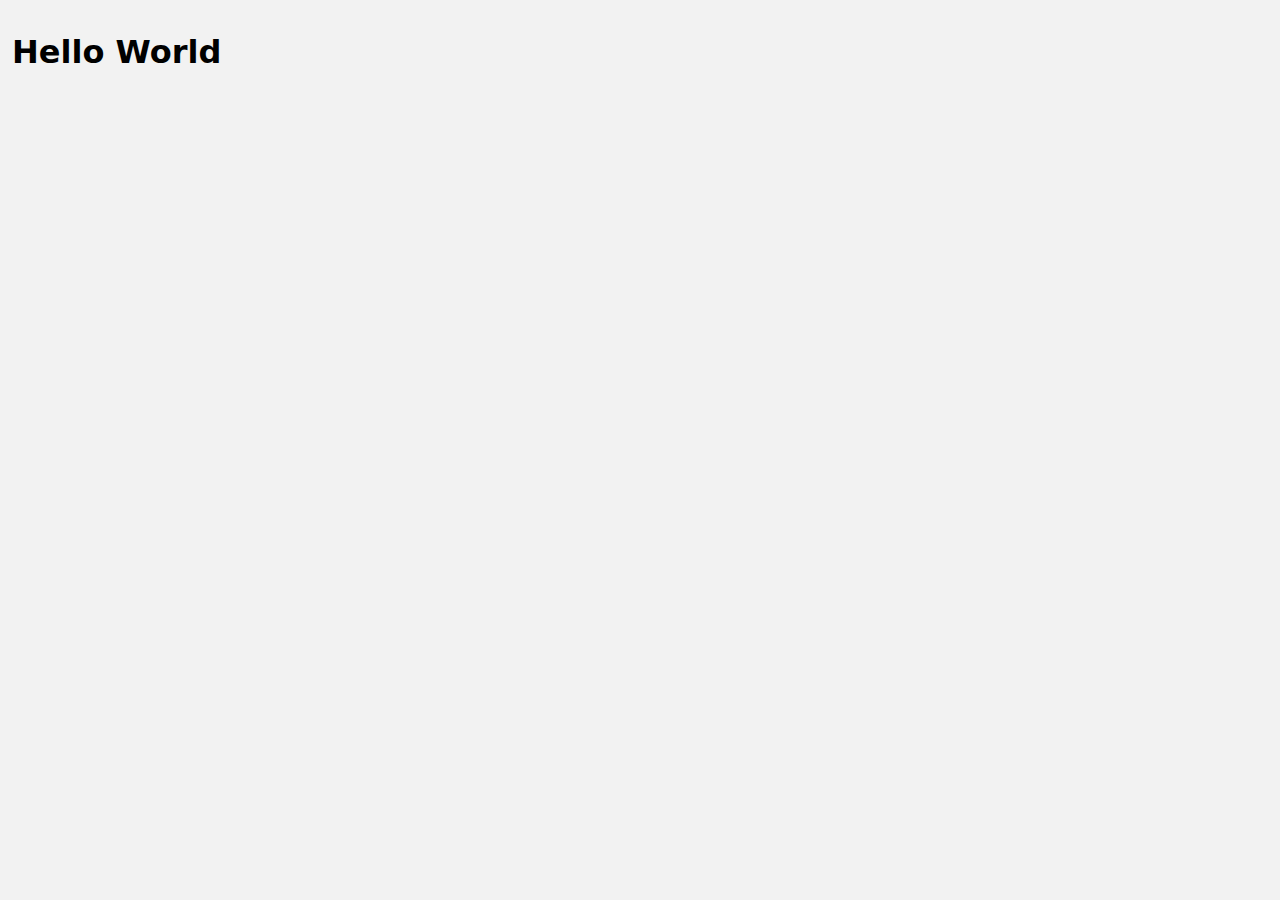
==== commit 94e9702a: "Added font-scale" ====
--- a/index.html
+++ b/index.html
@@ -7,6 +7,8 @@
   <link rel="stylesheet" href="app.css" />
 </head>
 <body>
-  <h1>Hello World</h1>
+  <main>
+    <h1>Hello World</h1>
+  </main>
 </body>
 </html>